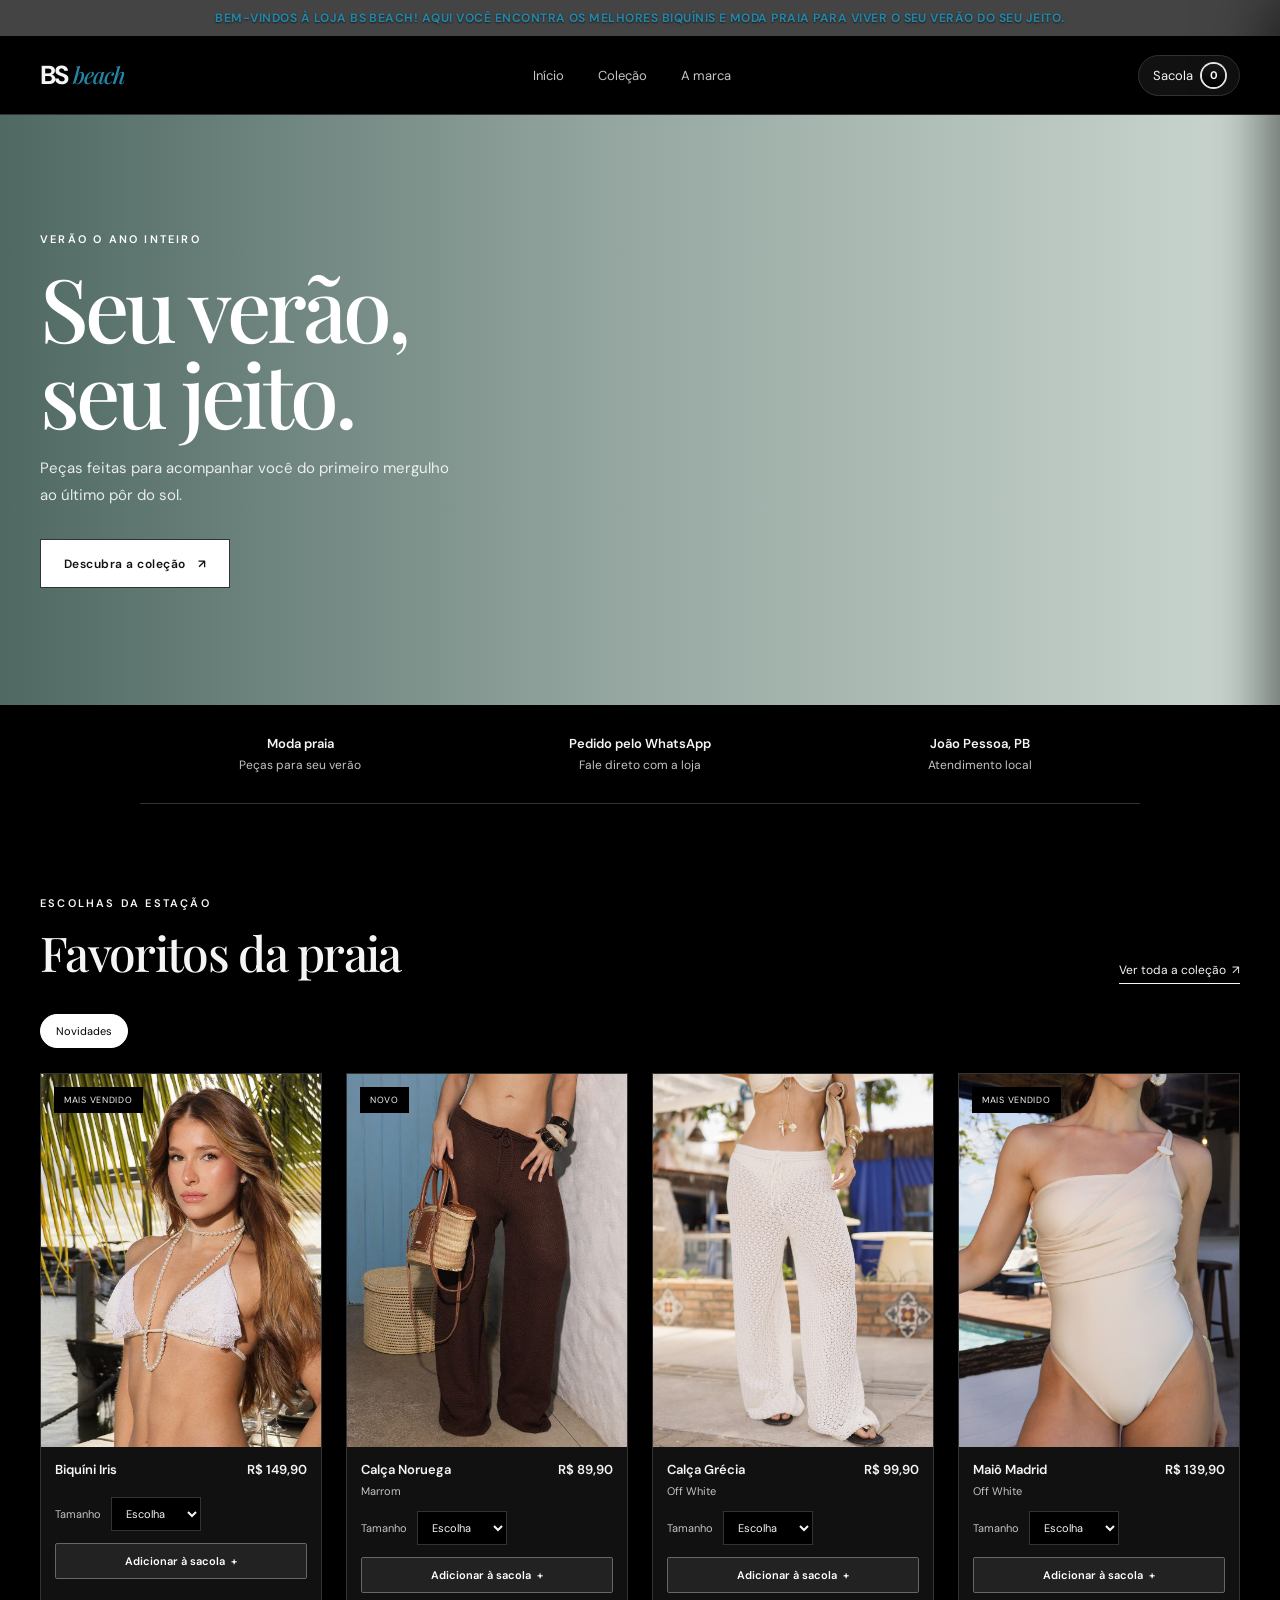
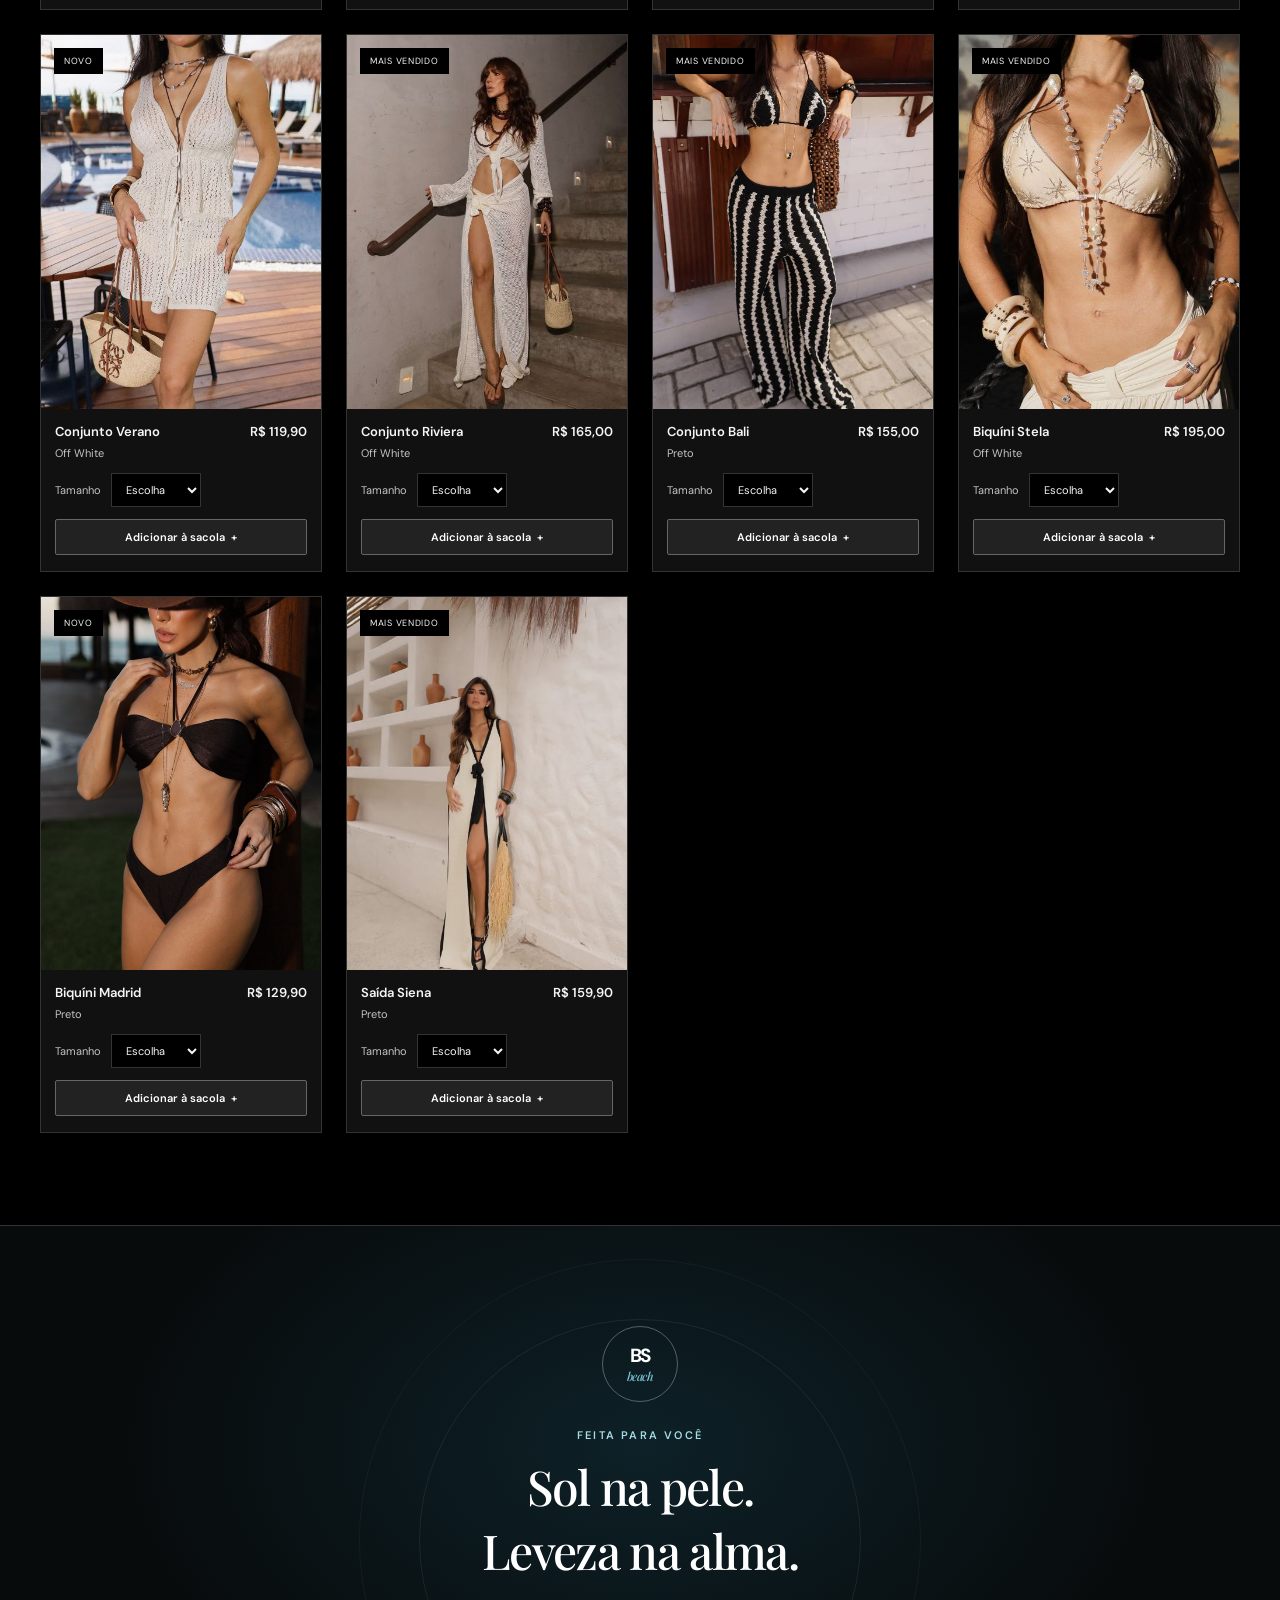
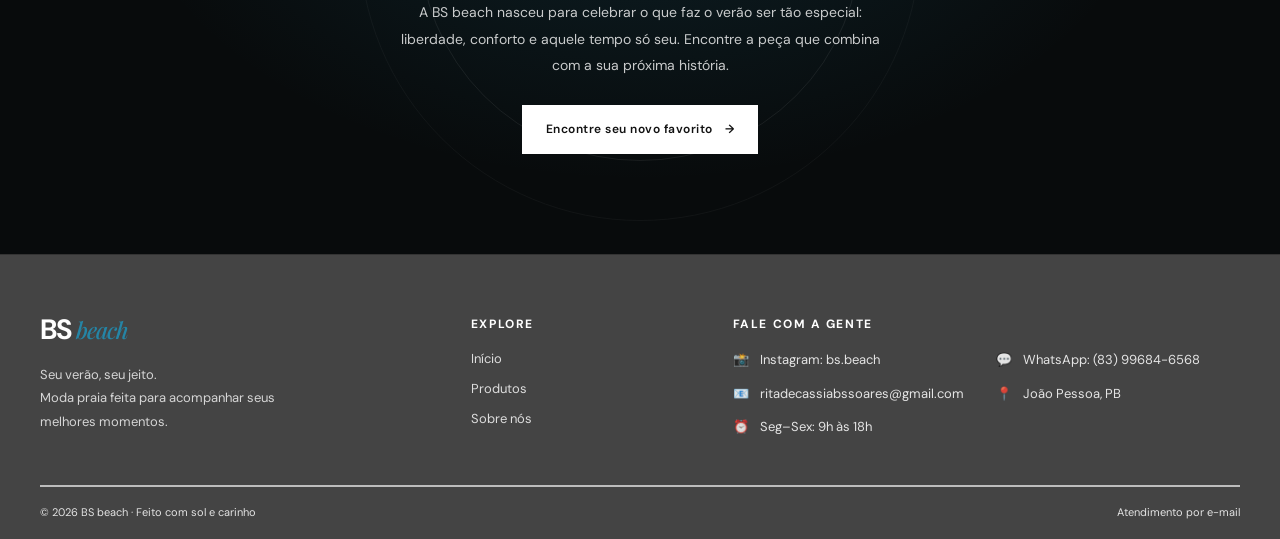
==== index.html @ 36acd546 "Primeira publicação do site" ====
<!DOCTYPE html>
<html lang="pt-BR">
<head>
	<meta charset="UTF-8">
	<meta name="viewport" content="width=device-width, initial-scale=1.0">
	<meta name="theme-color" content="#000000">
	<meta name="description" content="BS beach — biquínis e moda praia para viver o seu verão do seu jeito.">
	<title>🐚 BS beach — seu verão, seu jeito</title>
	<link rel="preconnect" href="https://fonts.googleapis.com">
	<link rel="preconnect" href="https://fonts.gstatic.com" crossorigin>
	<link href="https://fonts.googleapis.com/css2?family=DM+Sans:wght@400;500;600;700&family=Playfair+Display:wght@500;600;700&display=swap" rel="stylesheet">
	<link rel="stylesheet" href="style.css">
</head>
<body>
	<div class="announcement">Bem-Vindos à loja BS beach! Aqui você encontra os melhores biquínis e moda praia para viver o seu verão do seu jeito.</div>
	<header class="site-header">
		<div class="header-inner">
			<a class="brand" href="#inicio" aria-label="BS beach, início">BS <span>beach</span></a>
			<nav class="main-nav" id="main-nav" aria-label="Navegação principal">
				<a href="#inicio">Início</a>
				<a href="#colecao">Coleção</a>
				<a href="#sobre">A marca</a>
			</nav>
			<div class="header-actions">
				<button class="cart-button" id="open-cart" type="button" aria-label="Abrir sacola">
					Sacola <span class="cart-count" id="cart-count">0</span>
				</button>
			</div>
			<button class="menu-toggle" id="menu-toggle" type="button" aria-label="Abrir menu" aria-controls="main-nav" aria-expanded="false">
				<span></span><span></span><span></span>
			</button>
		</div>
	</header>

	<main>
		<section class="hero" id="inicio">
			<div class="hero-content">
				<p class="eyebrow">Verão o ano inteiro</p>
				<h1>Seu verão,<br>seu jeito.</h1>
				<p class="hero-copy">Peças feitas para acompanhar você do primeiro mergulho ao último pôr do sol.</p>
				<a class="button button-light" href="#colecao">Descubra a coleção <span aria-hidden="true">↗</span></a>
			</div>
		</section>

		<section class="benefits" aria-label="Informações da loja">
			<div class="benefit"><strong>Moda praia</strong>Peças para seu verão</div>
			<div class="benefit"><strong>Pedido pelo WhatsApp</strong>Fale direto com a loja</div>
			<div class="benefit"><strong>João Pessoa, PB</strong>Atendimento local</div>
		</section>

		<section class="section" id="colecao">
			<div class="section-heading">
				<div><p class="eyebrow">Escolhas da estação</p><h2>Favoritos da praia</h2></div>
				<a class="text-link" href="#colecao">Ver toda a coleção&nbsp; ↗</a>
			</div>
			<div class="filters" aria-label="Filtrar produtos">
				<button class="filter-chip active" type="button" data-filter="todos">Novidades</button>
			</div>
			<div class="product-grid" id="product-grid">
				<article class="product-card" data-category="biquinis">
					<div class="product-image"><img src="imagens/iris.jpeg" alt="Modelo usando conjunto de moda praia em tons neutros" loading="lazy"><span class="product-tag">Mais vendido</span></div>
					<div class="product-info"><div class="product-title-row"><h3 class="product-name">Biquíni Iris</h3><span class="product-price">R$ 149,90</span></div><p class="product-detail"></p><label class="size-label">Tamanho<select class="size-select" aria-label="Tamanho do Biquíni Iris"><option value="">Escolha</option><option value="P">P</option><option value="M">M</option><option value="G">G</option></select></label><button class="add-button" type="button" data-name="Biquíni Iris" data-price="149.90">Adicionar à sacola&nbsp; +</button></div>
				</article>
				<article class="product-card">
					<div class="product-image"><img src="imagens/calçanoruega.jpeg" alt="Calça Noruega marrom" loading="lazy"><span class="product-tag">Novo</span></div>
					<div class="product-info"><div class="product-title-row"><h3 class="product-name">Calça Noruega</h3><span class="product-price">R$ 89,90</span></div><p class="product-detail">Marrom</p><label class="size-label">Tamanho<select class="size-select" aria-label="Tamanho da Calça Noruega"><option value="">Escolha</option><option value="P">P</option><option value="M">M</option><option value="G">G</option></select></label><button class="add-button" type="button" data-name="Calça Noruega" data-price="89.90">Adicionar à sacola&nbsp; +</button></div>
				</article>
				<article class="product-card">
					<div class="product-image"><img src="imagens/calçagrecia.jpeg" alt="Calça Grécia off white" loading="lazy"></div>
					<div class="product-info"><div class="product-title-row"><h3 class="product-name">Calça Grécia</h3><span class="product-price">R$ 99,90</span></div><p class="product-detail">Off White</p><label class="size-label">Tamanho<select class="size-select" aria-label="Tamanho da Calça Grécia"><option value="">Escolha</option><option value="P">P</option><option value="M">M</option><option value="G">G</option></select></label><button class="add-button" type="button" data-name="Calça Grécia" data-price="99.90">Adicionar à sacola&nbsp; +</button></div>
				</article>
				<article class="product-card" data-category="biquinis">
					<div class="product-image"><img src="imagens/maiomadrid.jpeg" alt="Modelo usando conjunto de moda praia em tons neutros" loading="lazy"><span class="product-tag">Mais vendido</span></div>
					<div class="product-info"><div class="product-title-row"><h3 class="product-name">Maiô Madrid</h3><span class="product-price">R$ 139,90</span></div><p class="product-detail">Off White</p><label class="size-label">Tamanho<select class="size-select" aria-label="Tamanho do Maiô Madrid"><option value="">Escolha</option><option value="P">P</option><option value="M">M</option><option value="G">G</option></select></label><button class="add-button" type="button" data-name="Maiô Madrid" data-price="139.90">Adicionar à sacola&nbsp; +</button></div>
				</article>
				<article class="product-card" data-category="biquinis">
					<div class="product-image"><img src="imagens/conjuntoverano.jpeg" alt="Modelo usando conjunto de moda praia em tons neutros" loading="lazy"><span class="product-tag">Novo</span></div>
					<div class="product-info"><div class="product-title-row"><h3 class="product-name">Conjunto Verano</h3><span class="product-price">R$ 119,90</span></div><p class="product-detail">Off White</p><label class="size-label">Tamanho<select class="size-select" aria-label="Tamanho do Conjunto Verano"><option value="">Escolha</option><option value="P">P</option><option value="M">M</option><option value="G">G</option></select></label><button class="add-button" type="button" data-name="Conjunto Verano" data-price="119.90">Adicionar à sacola&nbsp; +</button></div>
				</article>
				<article class="product-card" data-category="biquinis">
					<div class="product-image"><img src="imagens/conjuntoriviera.jpeg" alt="Modelo usando conjunto de moda praia em tons neutros" loading="lazy"><span class="product-tag">Mais vendido</span></div>
					<div class="product-info"><div class="product-title-row"><h3 class="product-name">Conjunto Riviera</h3><span class="product-price">R$ 165,00</span></div><p class="product-detail">Off White</p><label class="size-label">Tamanho<select class="size-select" aria-label="Tamanho do Conjunto Riviera"><option value="">Escolha</option><option value="P">P</option><option value="M">M</option><option value="G">G</option></select></label><button class="add-button" type="button" data-name="Conjunto Riviera" data-price="165.00">Adicionar à sacola&nbsp; +</button></div>
				</article>
				<article class="product-card" data-category="biquinis">
					<div class="product-image"><img src="imagens/conjuntobali.jpeg" alt="Modelo usando conjunto de moda praia em tons neutros" loading="lazy"><span class="product-tag">Mais vendido</span></div>
					<div class="product-info"><div class="product-title-row"><h3 class="product-name">Conjunto Bali</h3><span class="product-price">R$ 155,00</span></div><p class="product-detail">Preto</p><label class="size-label">Tamanho<select class="size-select" aria-label="Tamanho do Conjunto Bali"><option value="">Escolha</option><option value="P">P</option><option value="M">M</option><option value="G">G</option></select></label><button class="add-button" type="button" data-name="Conjunto Bali" data-price="155.00">Adicionar à sacola&nbsp; +</button></div>
				</article>
				<article class="product-card" data-category="biquinis">
					<div class="product-image"><img src="imagens/biquinistela.jpeg" alt="Modelo usando conjunto de moda praia em tons neutros" loading="lazy"><span class="product-tag">Mais vendido</span></div>
					<div class="product-info"><div class="product-title-row"><h3 class="product-name">Biquíni Stela</h3><span class="product-price">R$ 195,00</span></div><p class="product-detail">Off White</p><label class="size-label">Tamanho<select class="size-select" aria-label="Tamanho do Biquíni Stela"><option value="">Escolha</option><option value="P">P</option><option value="M">M</option><option value="G">G</option></select></label><button class="add-button" type="button" data-name="Biquíni Stela" data-price="195.00">Adicionar à sacola&nbsp; +</button></div>
				</article>
				<article class="product-card" data-category="biquinis">
					<div class="product-image"><img src="imagens/biquinimadrid.jpeg" alt="Modelo usando conjunto de moda praia em tons neutros" loading="lazy"><span class="product-tag">Novo</span></div>
					<div class="product-info"><div class="product-title-row"><h3 class="product-name">Biquíni Madrid</h3><span class="product-price">R$ 129,90</span></div><p class="product-detail">Preto</p><label class="size-label">Tamanho<select class="size-select" aria-label="Tamanho do Biquíni Madrid"><option value="">Escolha</option><option value="P">P</option><option value="M">M</option><option value="G">G</option></select></label><button class="add-button" type="button" data-name="Biquíni Madrid" data-price="129.90">Adicionar à sacola&nbsp; +</button></div>
				</article>
				<article class="product-card" data-category="biquinis">
					<div class="product-image"><img src="imagens/saidasiena.jpeg" alt="Modelo usando conjunto de moda praia em tons neutros" loading="lazy"><span class="product-tag">Mais vendido</span></div>
					<div class="product-info"><div class="product-title-row"><h3 class="product-name">Saída Siena</h3><span class="product-price">R$ 159,90</span></div><p class="product-detail">Preto</p><label class="size-label">Tamanho<select class="size-select" aria-label="Tamanho da Saída Siena"><option value="">Escolha</option><option value="P">P</option><option value="M">M</option><option value="G">G</option></select></label><button class="add-button" type="button" data-name="Saída Siena" data-price="159.90">Adicionar à sacola&nbsp; +</button></div>
				</article>
			</div>
		</section>

		<section class="story" id="sobre">
			<div class="story-content">
				<div class="story-mark" aria-hidden="true">BS <span>beach</span></div>
				<p class="eyebrow">Feita para você</p>
				<h2>Sol na pele.<br>Leveza na alma.</h2>
				<p>A BS beach nasceu para celebrar o que faz o verão ser tão especial: liberdade, conforto e aquele tempo só seu. Encontre a peça que combina com a sua próxima história.</p>
				<a class="button" href="#colecao">Encontre seu novo favorito <span aria-hidden="true">→</span></a>
			</div>
		</section>

	</main>

	<footer>
		<div class="footer-inner">
			<div class="footer-brand-block">
				<a class="brand footer-brand" href="#inicio">BS <span>beach</span></a>
				<p>Seu verão, seu jeito.<br>Moda praia feita para acompanhar seus melhores momentos.</p>
			</div>
			<nav class="footer-nav" aria-label="Links do rodapé">
				<h2 class="footer-heading">Explore</h2>
				<div class="footer-links"><a href="#inicio">Início</a><a href="#colecao">Produtos</a><a href="#sobre">Sobre nós</a></div>
			</nav>
			<div class="footer-contacts" aria-label="Contatos">
				<h2 class="footer-heading">Fale com a gente</h2>
				<a href="https://instagram.com/bs.beach" target="_blank" rel="noopener noreferrer"><span aria-hidden="true">📸</span> Instagram: bs.beach</a>
				<a href="https://wa.me/5583996846568" target="_blank" rel="noopener noreferrer"><span aria-hidden="true">💬</span> WhatsApp: (83) 99684-6568</a>
				<a href="mailto:ritadecassiabssoares@gmail.com"><span aria-hidden="true">📧</span> ritadecassiabssoares@gmail.com</a>
				<span><span aria-hidden="true">📍</span> João Pessoa, PB</span>
				<span><span aria-hidden="true">⏰</span> Seg–Sex: 9h às 18h</span>
			</div>
			<div class="footer-bottom"><span class="copyright">© 2026 BS beach · Feito com sol e carinho</span><a class="footer-email" href="mailto:ritadecassiabssoares@gmail.com">Atendimento por e-mail</a></div>
		</div>
	</footer>

	<div class="drawer-backdrop" id="drawer-backdrop"></div>
	<aside class="cart-drawer" id="cart-drawer" aria-label="Sua sacola de compras" aria-hidden="true">
		<div class="drawer-header"><h2>Sua sacola</h2><button class="icon-button" id="close-cart" type="button" aria-label="Fechar sacola">×</button></div>
		<div class="cart-items" id="cart-items"><p class="empty-cart">Sua sacola ainda está vazia.<br>Que tal escolher seu próximo favorito?</p></div>
		<div class="cart-total"><span>Subtotal</span><span id="cart-total">R$ 0,00</span></div>
		<button class="button checkout-button" id="checkout-button" type="button">Finalizar pedido pelo WhatsApp&nbsp; ↗</button>
	</aside>
	<div class="toast" id="toast" role="status" aria-live="polite"></div>

	<script>
		const cart = [];
		const cartCount = document.querySelector('#cart-count');
		const cartItems = document.querySelector('#cart-items');
		const cartTotal = document.querySelector('#cart-total');
		const drawer = document.querySelector('#cart-drawer');
		const backdrop = document.querySelector('#drawer-backdrop');
		const toast = document.querySelector('#toast');
		const whatsappNumber = '5583996846568';
		let toastTimer;

		document.documentElement.dataset.theme = 'light';
  
		const menuToggle = document.querySelector('#menu-toggle');
		const mainNav = document.querySelector('#main-nav');

		function setMenuOpen(open) {
			menuToggle.setAttribute('aria-expanded', String(open));
			menuToggle.setAttribute('aria-label', open ? 'Fechar menu' : 'Abrir menu');
			menuToggle.classList.toggle('open', open);
			mainNav.classList.toggle('open', open);
		}

		menuToggle.addEventListener('click', () => {
			setMenuOpen(menuToggle.getAttribute('aria-expanded') !== 'true');
		});
		mainNav.addEventListener('click', event => {
			if (event.target.closest('a')) setMenuOpen(false);
		});

		const formatPrice = value => new Intl.NumberFormat('pt-BR', { style: 'currency', currency: 'BRL' }).format(value);

		function showToast(message) {
			toast.textContent = message;
			toast.classList.add('show');
			clearTimeout(toastTimer);
			toastTimer = setTimeout(() => toast.classList.remove('show'), 2400);
		}

		function renderCart() {
			cartCount.textContent = cart.reduce((sum, item) => sum + item.quantity, 0);
			const total = cart.reduce((sum, item) => sum + item.price * item.quantity, 0);
			cartTotal.textContent = formatPrice(total);

			if (!cart.length) {
				cartItems.innerHTML = '<p class="empty-cart">Sua sacola ainda está vazia.<br>Que tal escolher seu próximo favorito?</p>';
				return;
			}

			cartItems.innerHTML = cart.map((item, index) => `
				<div class="cart-item">
					<div><p class="cart-item-name">${item.name} · Tam. ${item.size} × ${item.quantity}</p><span class="cart-item-price">${formatPrice(item.price * item.quantity)}</span></div>
					<button class="remove-item" type="button" data-index="${index}" aria-label="Remover ${item.name}">Remover</button>
				</div>`).join('');
		}

		function setDrawer(open) {
			drawer.classList.toggle('open', open);
			backdrop.classList.toggle('open', open);
			drawer.setAttribute('aria-hidden', String(!open));
			document.body.style.overflow = open ? 'hidden' : '';
			if (open) document.querySelector('#close-cart').focus();
		}

		document.querySelectorAll('.add-button').forEach(button => {
			button.addEventListener('click', () => {
				const sizeSelect = button.closest('.product-info').querySelector('.size-select');
				const size = sizeSelect?.value || '';
				if (sizeSelect && !size) {
					sizeSelect.focus();
					showToast('Escolha o tamanho P, M ou G antes de adicionar.');
					return;
				}

				const existing = cart.find(item => item.name === button.dataset.name && item.size === size);
				if (existing) existing.quantity += 1;
				else cart.push({ name: button.dataset.name, size, price: Number(button.dataset.price), quantity: 1 });
				renderCart();
				showToast(`${button.dataset.name}${size ? ` tamanho ${size}` : ''} adicionado à sacola!`);
			});
		});

		document.querySelector('#open-cart').addEventListener('click', () => setDrawer(true));
		document.querySelector('#close-cart').addEventListener('click', () => setDrawer(false));
		backdrop.addEventListener('click', () => setDrawer(false));
		document.addEventListener('keydown', event => {
			if (event.key === 'Escape') {
				setDrawer(false);
				setMenuOpen(false);
			}
		});

		cartItems.addEventListener('click', event => {
			const button = event.target.closest('.remove-item');
			if (!button) return;
			cart.splice(Number(button.dataset.index), 1);
			renderCart();
		});

		document.querySelector('#checkout-button').addEventListener('click', () => {
			if (!cart.length) {
				showToast('Adicione pelo menos um produto à sacola antes de finalizar.');
				return;
			}

			const orderLines = cart.map(item =>
				`• ${item.name}${item.size ? ` · Tam. ${item.size}` : ''} × ${item.quantity} — ${formatPrice(item.price * item.quantity)}`
			);
			const total = cart.reduce((sum, item) => sum + item.price * item.quantity, 0);
			const message = [
				'Olá! Quero finalizar este pedido da BS beach:',
				'',
				...orderLines,
				'',
				`Total: ${formatPrice(total)}`,
				'',
				'Podem confirmar a disponibilidade do produto e me orientar sobre o pagamento e a entrega?'
			].join('\n');
			const whatsappUrl = `https://wa.me/${whatsappNumber}?text=${encodeURIComponent(message)}`;

			window.open(whatsappUrl, '_blank', 'noopener,noreferrer');
			setDrawer(false);
		});

	</script>
</body>
</html>
---- style.css ----
:root {
	--ink: #f5f5f5;
	--muted: #c4c4c4;
	--sand: #111111;
	--cream: #000000;
	--coral: #f5f5f5;
	--ocean: #ffffff;
	--line: #333333;
	--text: #f5f5f5;
	--card: #111111;
	--surface-strong: #ffffff;
	--surface-strong-text: #111111;
	--serif: 'Playfair Display', Georgia, serif;
	--sans: 'DM Sans', Arial, sans-serif;
}

* { box-sizing: border-box; }
html { color-scheme: dark; scroll-behavior: smooth; background: #000000; }
body { margin: 0; color: var(--text); background: #000000; font-family: var(--sans); }
button, a { font: inherit; }
a { color: inherit; text-decoration: none; }
button { color: inherit; }

.announcement { padding: 10px 20px; background: #444444; color: #2585a6; text-align: center; font-size: 12px; font-weight: 700; letter-spacing: .04em; text-transform: uppercase; text-shadow: 0 1px 2px rgba(0,0,0,.65); }
.site-header { position: sticky; z-index: 10; top: 0; border-bottom: 1px solid var(--line); background: rgba(0,0,0,.96); backdrop-filter: blur(12px); }
.header-inner { width: min(1200px, calc(100% - 48px)); height: 78px; margin: auto; display: flex; align-items: center; justify-content: space-between; }
.brand { display: inline-flex; align-items: baseline; gap: 5px; font-size: 26px; font-weight: 700; letter-spacing: -.08em; }
.brand span { color: #2585a6; font-family: var(--serif); font-size: 23px; font-style: italic; font-weight: 500; letter-spacing: -.04em; }
.main-nav { display: flex; gap: 34px; color: var(--muted); font-size: 13px; }
.main-nav a:hover { color: #ffffff; }
.footer-links a:hover { color: #ffffff; }
.header-actions { display: flex; align-items: center; gap: 18px; }
.menu-toggle { display: none; }
.cart-button {
	display: inline-flex; align-items: center; gap: 9px; padding: 8px 14px; border: 1px solid var(--line); border-radius: 999px; background: #111111; color: var(--text); cursor: pointer; font-size: 13px; box-shadow: 0 4px 10px rgba(0,0,0,.25); transition: all .2s ease;
}
.cart-button:hover { border-color: #777777; background: #222222; transform: translateY(-1px); }
.cart-count {
	display: grid; width: 23px; height: 23px; place-items: center; border-radius: 50%; background: linear-gradient(180deg, #1a1a1a 0%, #000000 100%); color: #ffffff; font-size: 11px; font-weight: 700; box-shadow: 0 0 0 2px rgba(255,255,255,.9);
}

.hero { position: relative; min-height: 590px; display: flex; align-items: center; overflow: hidden; background: #d3ded7; }
.hero::before { position: absolute; inset: 0; content: ''; background: linear-gradient(90deg, rgba(17,49,44,.68) 0%, rgba(17,49,44,.32) 48%, rgba(17,49,44,.03) 100%), url('https://images.unsplash.com/photo-1500375592092-40eb2168fd21?auto=format&fit=crop&w=2000&q=85') center 53% / cover; }
.hero-content { position: relative; width: min(1200px, calc(100% - 48px)); margin: 0 auto; padding: 80px 0; color: white; }
.eyebrow { margin: 0 0 18px; font-size: 11px; font-weight: 600; letter-spacing: .2em; text-transform: uppercase; }
h1, h2, h3, p { margin-top: 0; }
.hero h1 { max-width: 610px; margin-bottom: 19px; font-family: var(--serif); font-size: clamp(52px, 7vw, 88px); font-weight: 500; letter-spacing: -.045em; line-height: .98; }
.hero-copy { max-width: 410px; margin-bottom: 30px; color: rgba(255,255,255,.86); font-size: 15px; line-height: 1.8; }
.button { min-height: 49px; display: inline-flex; align-items: center; justify-content: center; gap: 12px; padding: 0 23px; border: 1px solid transparent; background: #ffffff; color: #111111; cursor: pointer; font-size: 12px; font-weight: 600; letter-spacing: .04em; transition: transform .2s, background .2s; }
.button:hover { transform: translateY(-2px); background: #dddddd; }
.button-light { border-color: rgba(0,0,0,.8); background: #ffffff; color: #111111; }
.button-light:hover { background: #000000; color: #ffffff; }

main, .benefits, .section, .story, .newsletter {
	background-color: #000000;
}

.benefits { display: grid; grid-template-columns: repeat(3, 1fr); gap: 20px; width: min(1000px, calc(100% - 48px)); margin: auto; padding: 30px 0; border-bottom: 1px solid var(--line); text-align: center; }
.benefit { color: var(--muted); font-size: 12px; }
.benefit strong { display: block; margin-bottom: 5px; color: var(--ink); font-size: 13px; font-weight: 600; }
.section { width: min(1200px, calc(100% - 48px)); margin: auto; padding: 92px 0; }
.section-heading { display: flex; align-items: end; justify-content: space-between; gap: 20px; margin-bottom: 30px; }
.section-heading .eyebrow { margin-bottom: 10px; color: var(--coral); }
h2 { margin-bottom: 0; font-family: var(--serif); font-size: clamp(34px, 4vw, 48px); font-weight: 500; letter-spacing: -.035em; }
.text-link { padding-bottom: 5px; border-bottom: 1px solid var(--text); font-size: 12px; }
.filters { display: flex; gap: 9px; margin-bottom: 25px; overflow-x: auto; }
.filter-chip { flex: 0 0 auto; padding: 9px 15px; border: 1px solid var(--line); border-radius: 30px; background: transparent; color: var(--muted); cursor: pointer; font-size: 11px; transition: .2s; }
.filter-chip:hover, .filter-chip.active { border-color: #ffffff; background: #ffffff; color: #000000; }
.product-grid { display: grid; grid-template-columns: repeat(4, minmax(0, 1fr)); gap: 24px; }
.product-card[hidden] { display: none; }
.product-card { overflow: hidden; border: 1px solid var(--line); background: var(--card); }
.product-image { position: relative; aspect-ratio: 3 / 4; overflow: hidden; background: #111111; }
.product-image img { width: 100%; height: 100%; object-fit: cover; transition: transform .5s; }
.product-card:hover .product-image img { transform: scale(1.04); }
.product-tag { position: absolute; top: 13px; left: 13px; padding: 7px 10px; background: var(--cream); font-size: 9px; letter-spacing: .08em; text-transform: uppercase; }
.product-info { padding: 14px 14px 16px; }
.product-title-row { display: flex; justify-content: space-between; gap: 8px; align-items: baseline; }
.product-name { margin-bottom: 6px; font-size: 13px; font-weight: 600; }
.product-price { margin-bottom: 6px; font-size: 13px; font-weight: 600; white-space: nowrap; }
.product-detail { margin-bottom: 13px; color: var(--muted); font-size: 11px; }
.size-label { display: flex; align-items: center; gap: 10px; margin: 0 0 12px; color: var(--muted); font-size: 11px; }
.size-select { min-width: 90px; padding: 8px 10px; border: 1px solid var(--line); background: var(--cream); color: var(--text); font: inherit; cursor: pointer; }
.size-select:focus { outline: 1px solid var(--ink); }
.add-button { width: 100%; padding: 10px; border: 1px solid #666666; border-radius: 2px; background: #222222; color: #ffffff; cursor: pointer; font-size: 11px; font-weight: 600; transition: .2s; }
.add-button:hover { border-color: #ffffff; background: #ffffff; color: #111111; }

.story { position: relative; overflow: hidden; padding: clamp(58px, 8vw, 100px) 24px; border-top: 1px solid var(--line); border-bottom: 1px solid var(--line); background: radial-gradient(ellipse at 50% 35%, rgba(37,133,166,.18), transparent 58%), #080b0c; }
.story::before, .story::after { position: absolute; top: 50%; left: 50%; width: min(440px, 80vw); aspect-ratio: 1; border: 1px solid rgba(255,255,255,.07); border-radius: 50%; content: ''; pointer-events: none; transform: translate(-50%, -50%); }
.story::after { width: min(560px, 100vw); border-color: rgba(255,255,255,.04); }
.story-content { position: relative; z-index: 1; display: flex; width: min(680px, 100%); min-width: 0; flex-direction: column; align-items: center; justify-content: center; margin: 0 auto; color: #ffffff; text-align: center; }
.story-mark { display: grid; width: 76px; height: 76px; place-content: center; margin-bottom: 26px; border: 1px solid rgba(255,255,255,.3); border-radius: 50%; font-size: 19px; font-weight: 700; letter-spacing: -.08em; }
.story-mark span { color: #79c4d2; font-family: var(--serif); font-size: 12px; font-style: italic; font-weight: 500; letter-spacing: -.04em; }
.story-content .eyebrow { margin-bottom: 12px; color: #a7dce5; }
.story-content h2 { max-width: 560px; margin-bottom: 17px; }
.story-content p:not(.eyebrow) { max-width: 510px; margin-bottom: 26px; color: rgba(255,255,255,.78); font-size: 14px; line-height: 1.9; }

footer { padding: 56px 24px 20px; background: #444444; color: white; }
.footer-inner { width: min(1200px, 100%); margin: auto; display: grid; grid-template-columns: 1.15fr .65fr 1.5fr; gap: 42px; }
.footer-brand-block { max-width: 290px; }
.footer-brand { font-size: 28px; }
.footer-brand span { color: #2585a6; }
.footer-brand-block p { margin: 15px 0 0; color: rgba(255,255,255,.78); font-size: 13px; line-height: 1.8; }
.footer-heading { margin: 5px 0 18px; color: white; font-family: var(--sans); font-size: 12px; font-weight: 700; letter-spacing: .13em; text-transform: uppercase; }
.footer-links { display: flex; flex-direction: column; align-items: flex-start; gap: 13px; color: rgba(255,255,255,.82); font-size: 13px; }
.footer-links a, .footer-contacts a, .footer-email { transition: color .2s, opacity .2s; }
.footer-links a:hover, .footer-contacts a:hover, .footer-email:hover { color: #ffffff; opacity: 1; }
.footer-contacts { display: grid; grid-template-columns: repeat(2, minmax(0, 1fr)); align-content: start; gap: 13px 20px; color: rgba(255,255,255,.86); font-size: 13px; }
.footer-contacts .footer-heading { grid-column: 1 / -1; margin-bottom: 5px; }
.footer-contacts a, .footer-contacts > span { display: flex; align-items: flex-start; gap: 8px; line-height: 1.6; overflow-wrap: anywhere; }
.footer-contacts a > span, .footer-contacts > span > span { flex: 0 0 19px; }
.footer-bottom { grid-column: 1 / -1; display: flex; justify-content: space-between; align-items: center; gap: 16px; margin-top: 5px; padding-top: 18px; border-top: 2px solid #bdbdbd; }
.copyright, .footer-email { color: rgba(255,255,255,.85); font-size: 11px; }

.drawer-backdrop { position: fixed; z-index: 20; inset: 0; visibility: hidden; background: rgba(13,31,28,.38); opacity: 0; transition: .25s; }
.drawer-backdrop.open { visibility: visible; opacity: 1; }
.cart-drawer {
	position: fixed; z-index: 21; top: 0; right: 0; display: flex; width: min(410px, 100%); height: 100dvh; flex-direction: column; padding: 25px; background: #080808; border-left: 1px solid var(--line); box-shadow: -18px 0 50px rgba(0,0,0,.5); transform: translateX(100%); transition: transform .3s ease;
}
.cart-drawer.open { transform: translateX(0); }
.drawer-header { display: flex; justify-content: space-between; align-items: center; padding-bottom: 20px; border-bottom: 1px solid var(--line); }
.drawer-header h2 { font-size: 27px; }
.icon-button {
	width: 36px; height: 36px; border: 1px solid var(--line); border-radius: 50%; background: #111111; color: #ffffff; cursor: pointer; font-size: 18px; box-shadow: 0 2px 8px rgba(0,0,0,.25);
}
.cart-items { flex: 1; overflow: auto; }
.empty-cart { padding: 35px 0; color: var(--muted); font-size: 13px; text-align: center; }
.cart-item { display: flex; justify-content: space-between; gap: 14px; padding: 18px 0; border-bottom: 1px solid var(--line); font-size: 12px; }
.cart-item-name { margin-bottom: 5px; font-weight: 600; color: #ffffff; }
.cart-item-price { color: #c4c4c4; }
.remove-item { align-self: center; border: 0; background: none; color: #ffffff; cursor: pointer; font-size: 11px; font-weight: 600; }
.cart-total { display: flex; justify-content: space-between; padding: 18px 0; border-top: 1px solid var(--line); font-size: 13px; font-weight: 600; color: #ffffff; }
.checkout-button { width: 100%; }
.toast {
	position: fixed; z-index: 30; right: 24px; bottom: 24px; padding: 14px 18px; background: rgba(17,17,17,.97); color: #ffffff; font-size: 12px; opacity: 0; pointer-events: none; transform: translateY(10px); transition: .2s; border-radius: 10px; box-shadow: 0 12px 28px rgba(17,17,17,.28);
}
.toast.show { opacity: 1; transform: translateY(0); }

@media (max-width: 850px) {
	.product-grid { grid-template-columns: repeat(2, minmax(0, 1fr)); gap: 27px 16px; }
	.main-nav { gap: 18px; }
	.footer-inner { grid-template-columns: 1fr 1fr; gap: 35px 28px; }
	.footer-contacts { grid-column: 1 / -1; }
}

@media (max-width: 600px) {
	.announcement { padding: 10px 14px; font-size: 11px; }
	.header-inner { width: calc(100% - 32px); height: 66px; }
	.header-actions { gap: 8px; }
	.menu-toggle { display: flex; width: 40px; height: 40px; flex-direction: column; align-items: center; justify-content: center; gap: 5px; padding: 8px; border: 1px solid var(--line); border-radius: 50%; background: #111111; cursor: pointer; }
	.menu-toggle span { display: block; width: 18px; height: 2px; border-radius: 2px; background: var(--text); transition: transform .2s, opacity .2s; }
	.menu-toggle.open span:first-child { transform: translateY(7px) rotate(45deg); }
	.menu-toggle.open span:nth-child(2) { opacity: 0; }
	.menu-toggle.open span:last-child { transform: translateY(-7px) rotate(-45deg); }
	.main-nav { position: absolute; top: 100%; left: 0; right: 0; display: none; flex-direction: column; align-items: center; gap: 0; padding: 8px 16px 14px; border-bottom: 1px solid var(--line); background: #000000; box-shadow: 0 8px 14px rgba(0,0,0,.4); font-size: 13px; }
	.main-nav.open { display: flex; }
	.main-nav a { width: 100%; padding: 12px; text-align: center; }
	.hero { min-height: 560px; margin-top: 40px; }
	.hero::before { background-position: 58% center; }
	.hero-content { width: calc(100% - 40px); }
	.hero h1 { font-size: 57px; }
	.hero-copy { max-width: 300px; font-size: 13px; }
	.benefits { width: calc(100% - 32px); gap: 10px; padding: 23px 0; }
	.benefit { font-size: 10px; line-height: 1.5; }
	.benefit strong { font-size: 11px; }
	.section { width: calc(100% - 32px); padding: 67px 0; }
	.section-heading { align-items: flex-start; }
	.section-heading .text-link { display: none; }
	.product-name, .product-price { font-size: 11px; }
	.product-detail { font-size: 10px; }
	footer { padding: 42px 22px 18px; }
	.footer-inner { grid-template-columns: 1fr; gap: 30px; text-align: left; }
	.footer-brand-block { max-width: none; }
	.footer-links { gap: 12px; }
	.footer-contacts { grid-column: auto; grid-template-columns: 1fr; gap: 12px; }
	.footer-contacts .footer-heading { grid-column: auto; }
	.footer-bottom { grid-column: auto; align-items: flex-start; flex-direction: column; gap: 10px; margin-top: 0; }
}
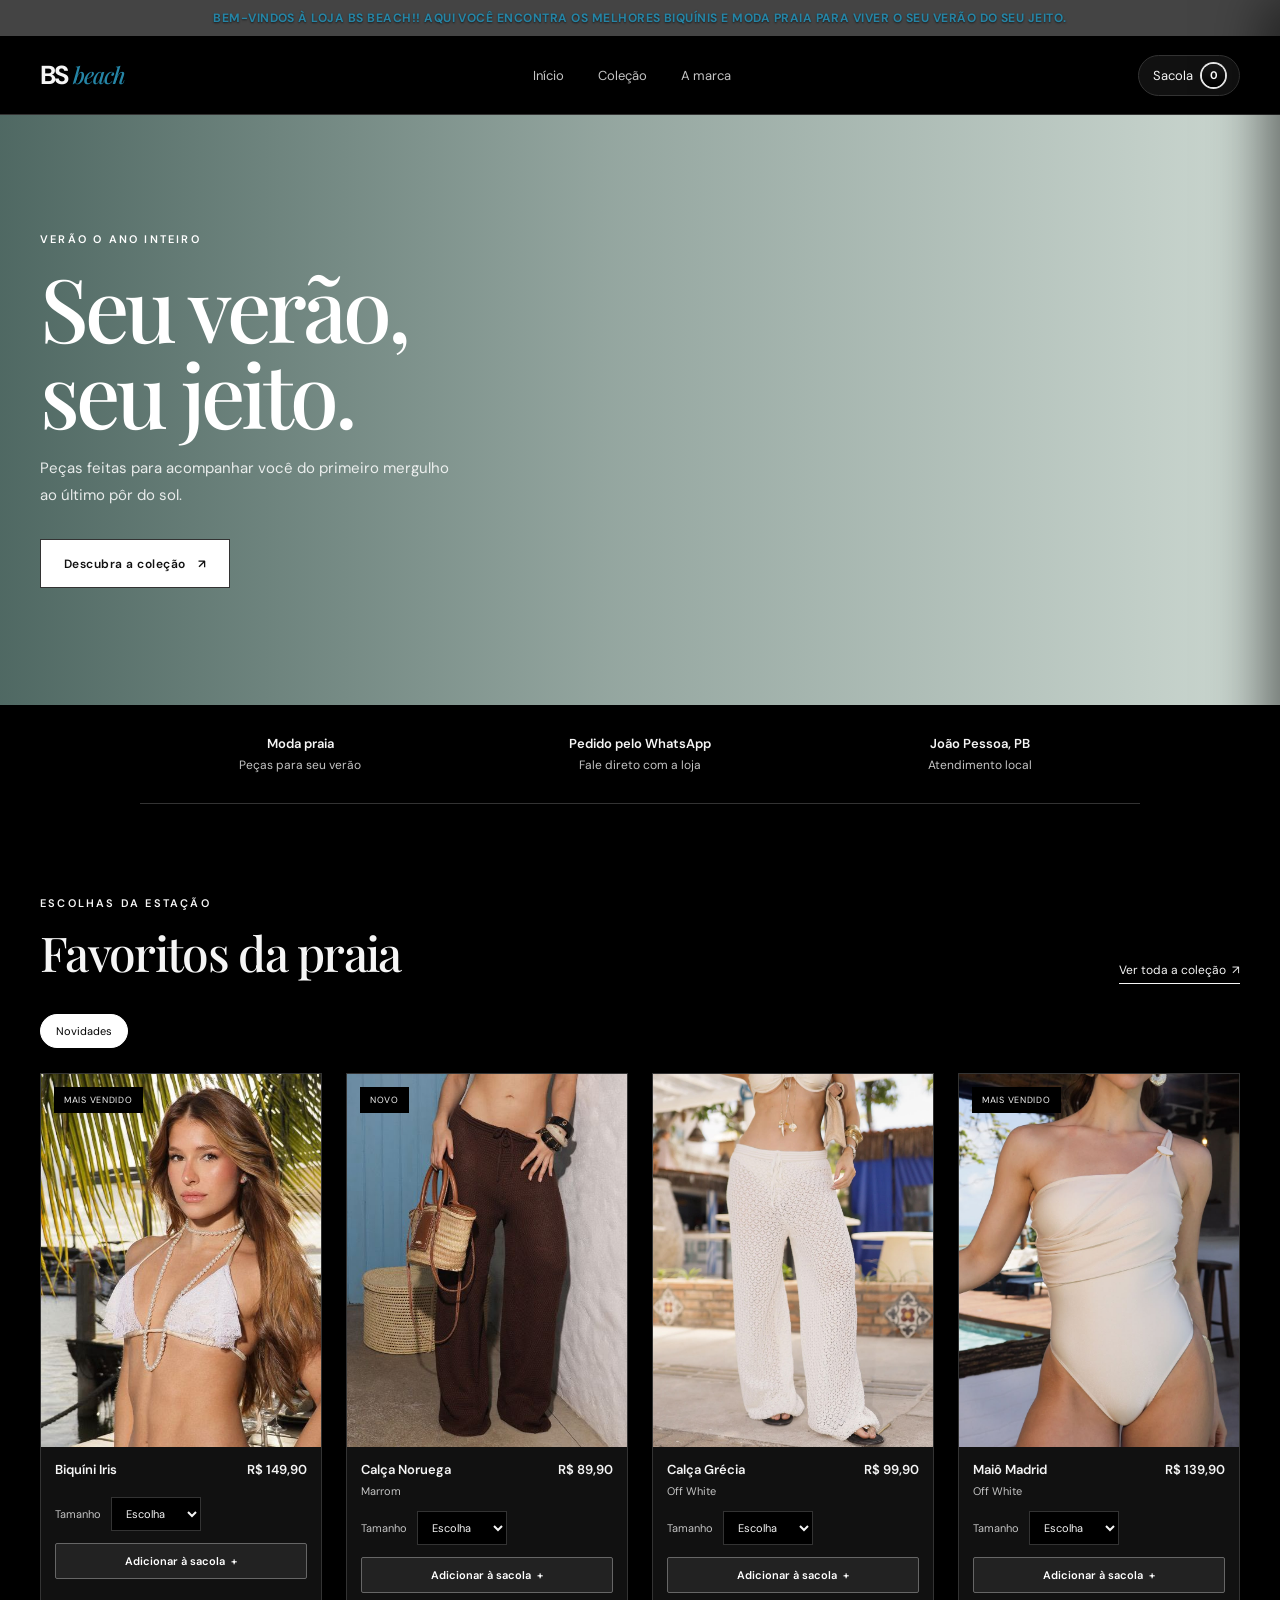
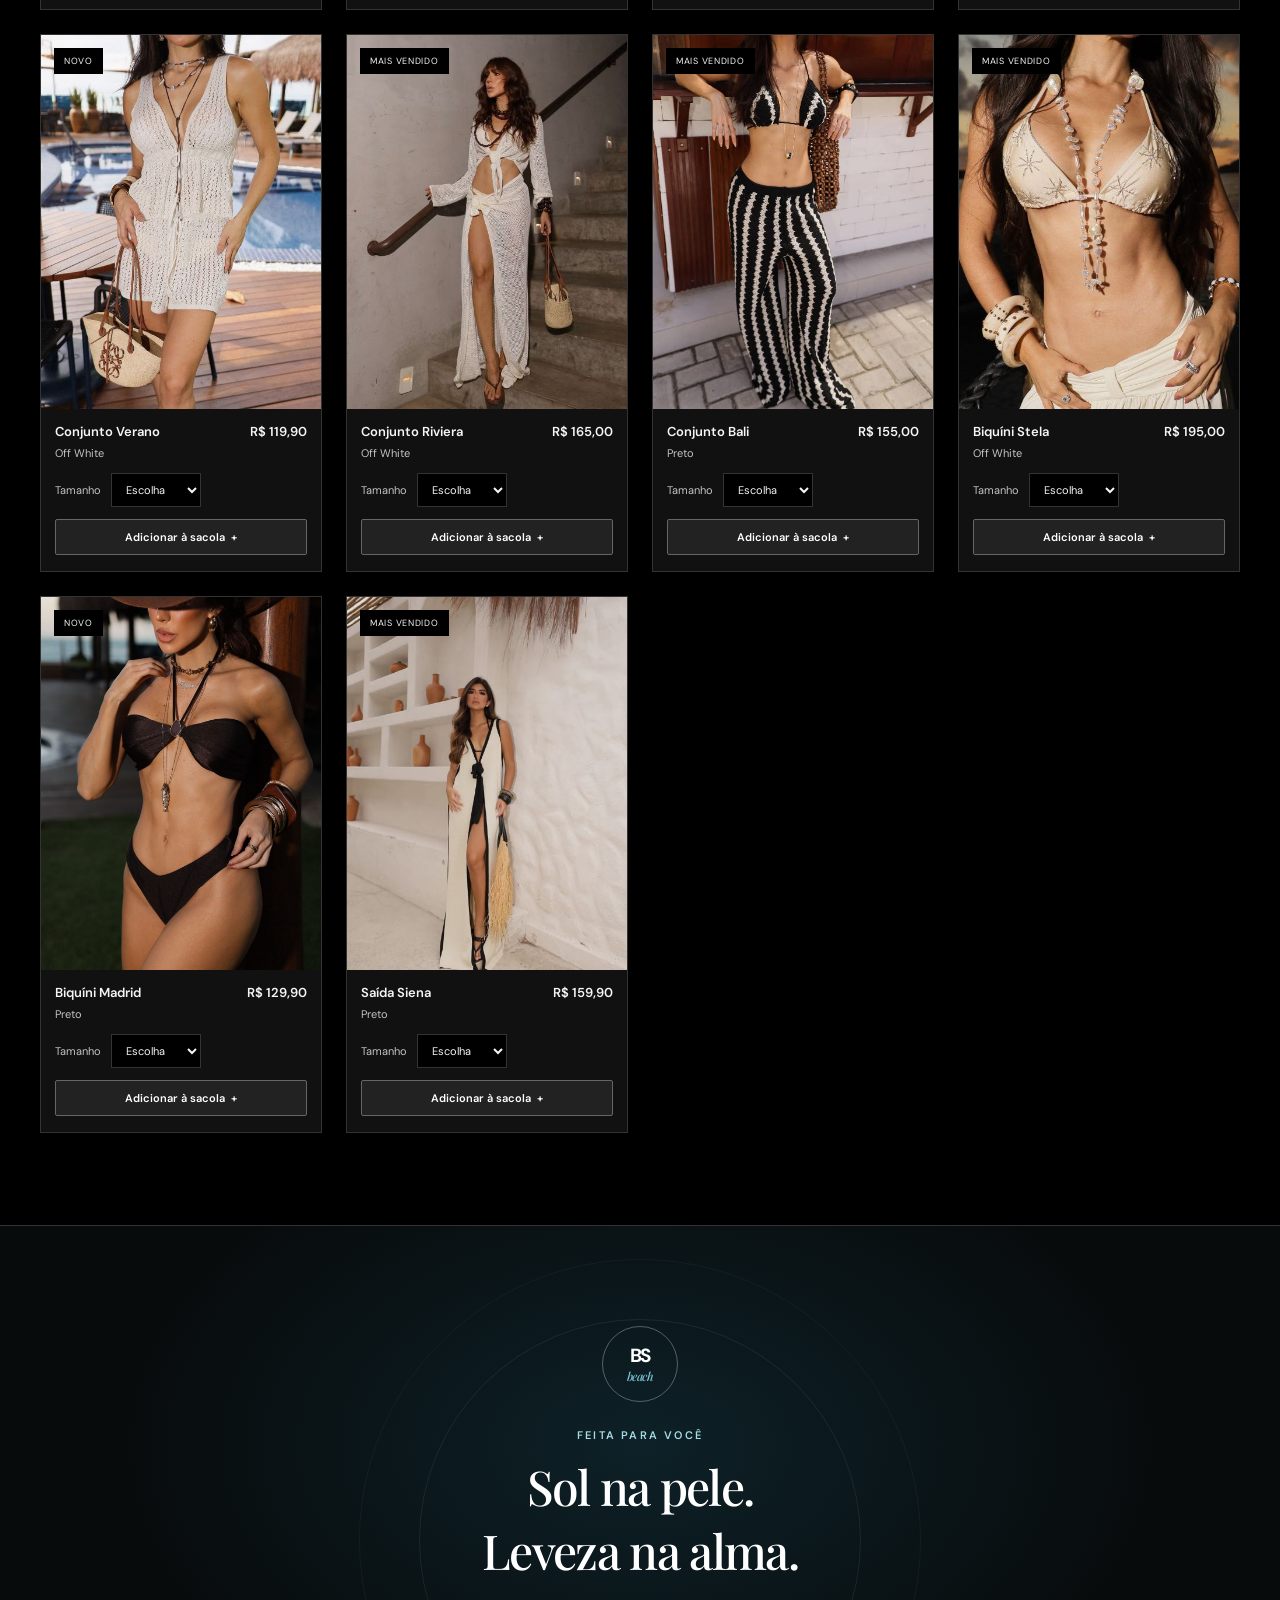
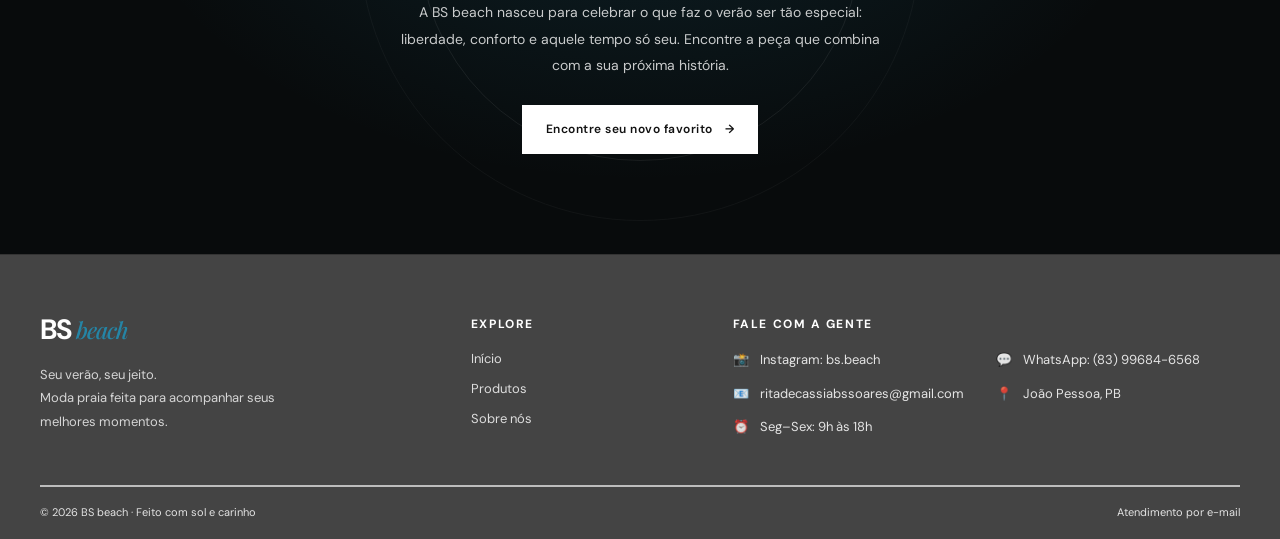
==== commit 00dde447: "Teste de atualização" ====
--- a/index.html
+++ b/index.html
@@ -12,7 +12,7 @@
 	<link rel="stylesheet" href="style.css">
 </head>
 <body>
-	<div class="announcement">Bem-Vindos à loja BS beach! Aqui você encontra os melhores biquínis e moda praia para viver o seu verão do seu jeito.</div>
+	<div class="announcement">Bem-Vindos à loja BS beach!! Aqui você encontra os melhores biquínis e moda praia para viver o seu verão do seu jeito.</div>
 	<header class="site-header">
 		<div class="header-inner">
 			<a class="brand" href="#inicio" aria-label="BS beach, início">BS <span>beach</span></a>
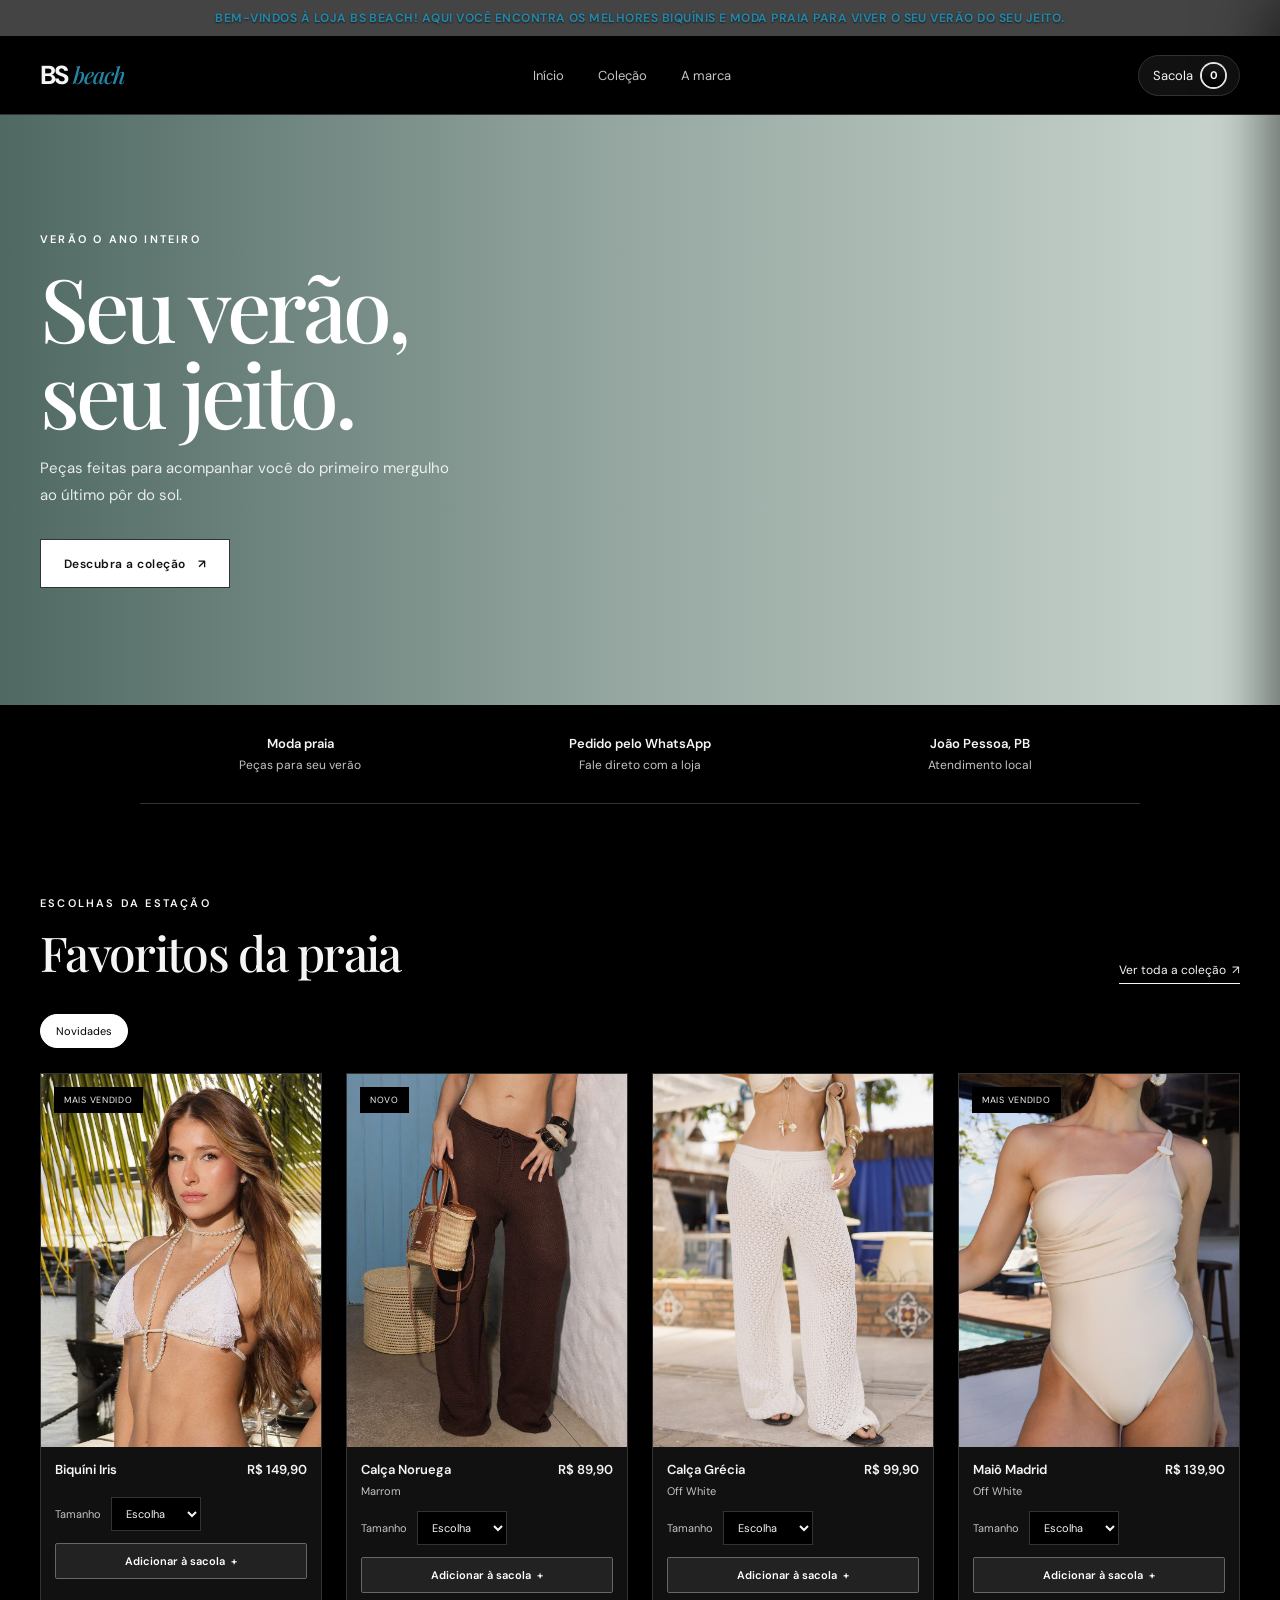
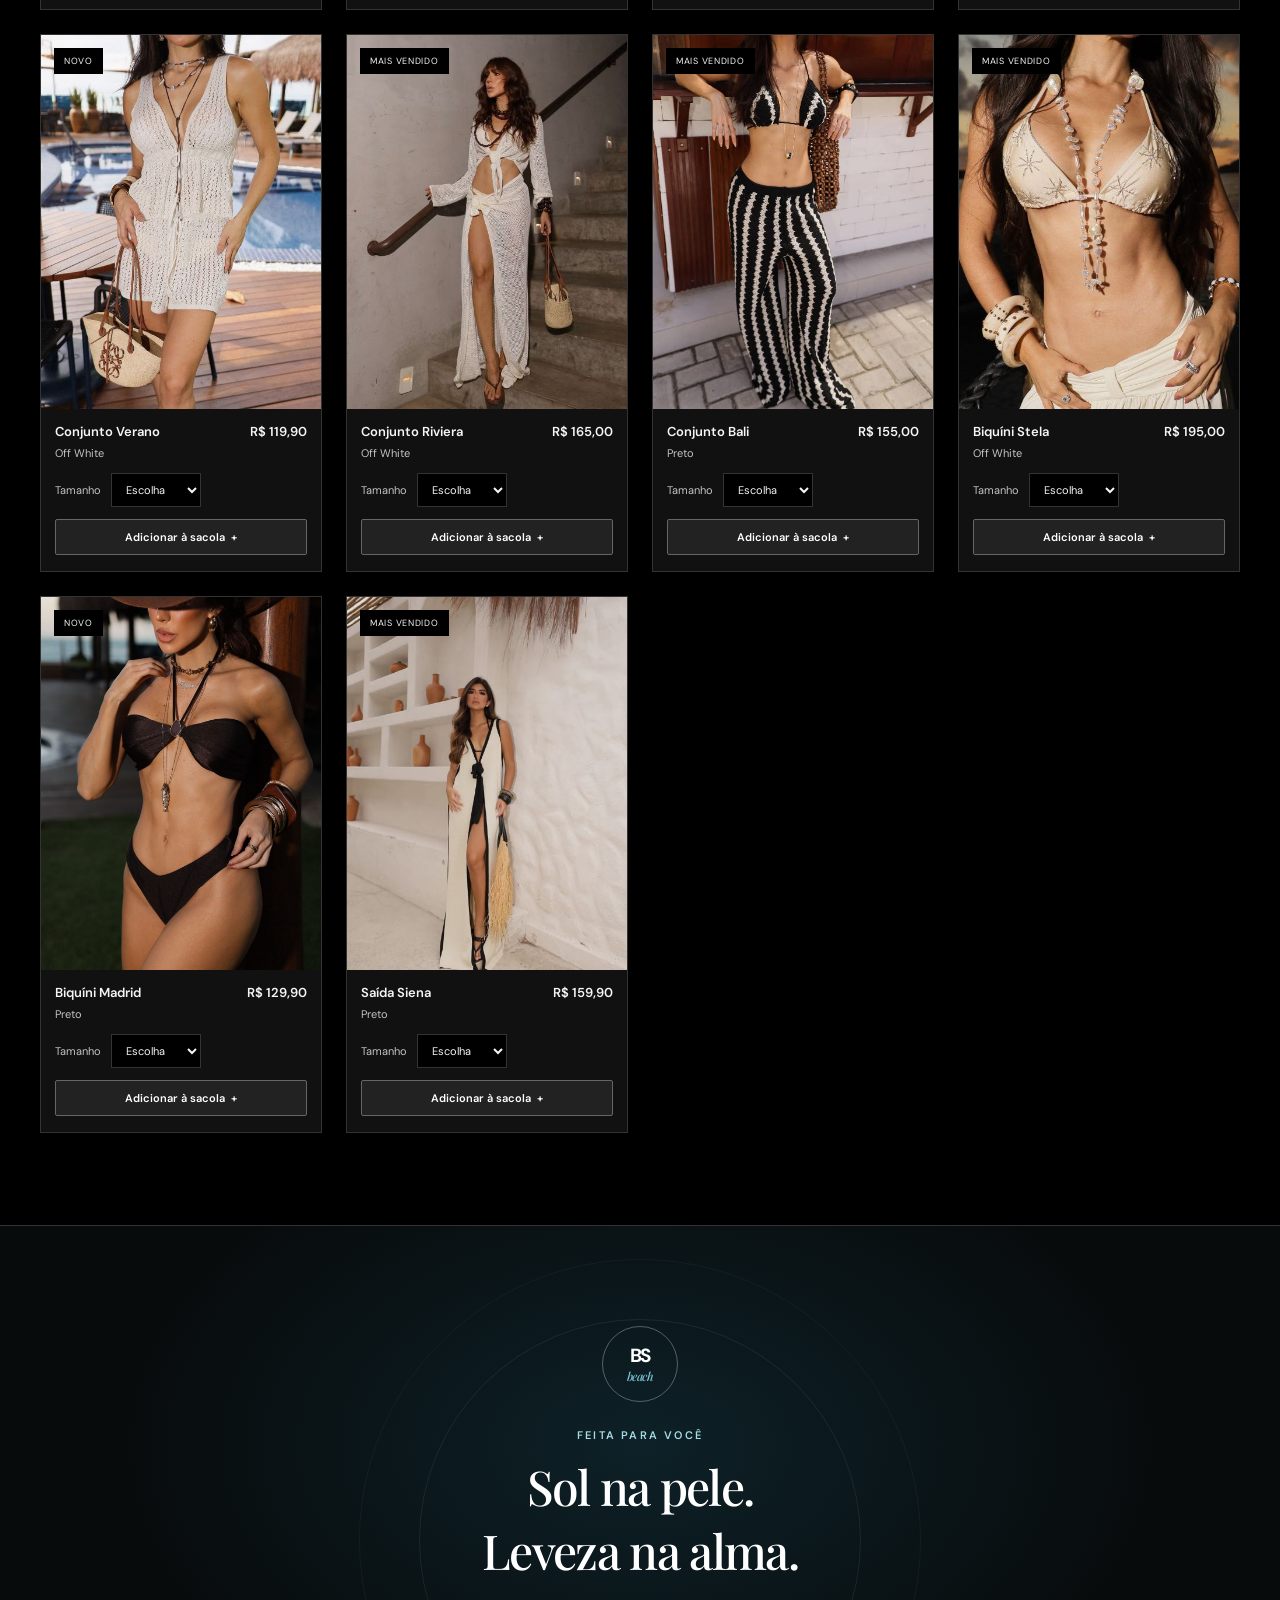
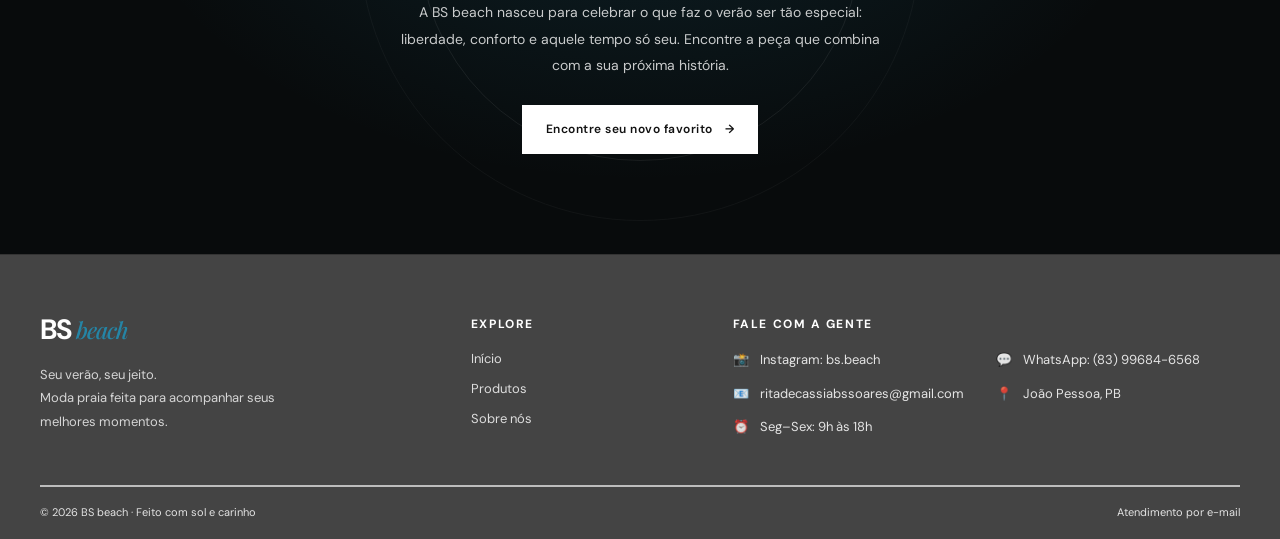
==== commit c6df2ace: "Teste de atualização" ====
--- a/index.html
+++ b/index.html
@@ -12,7 +12,7 @@
 	<link rel="stylesheet" href="style.css">
 </head>
 <body>
-	<div class="announcement">Bem-Vindos à loja BS beach!! Aqui você encontra os melhores biquínis e moda praia para viver o seu verão do seu jeito.</div>
+	<div class="announcement">Bem-Vindos à loja BS beach! Aqui você encontra os melhores biquínis e moda praia para viver o seu verão do seu jeito.</div>
 	<header class="site-header">
 		<div class="header-inner">
 			<a class="brand" href="#inicio" aria-label="BS beach, início">BS <span>beach</span></a>
